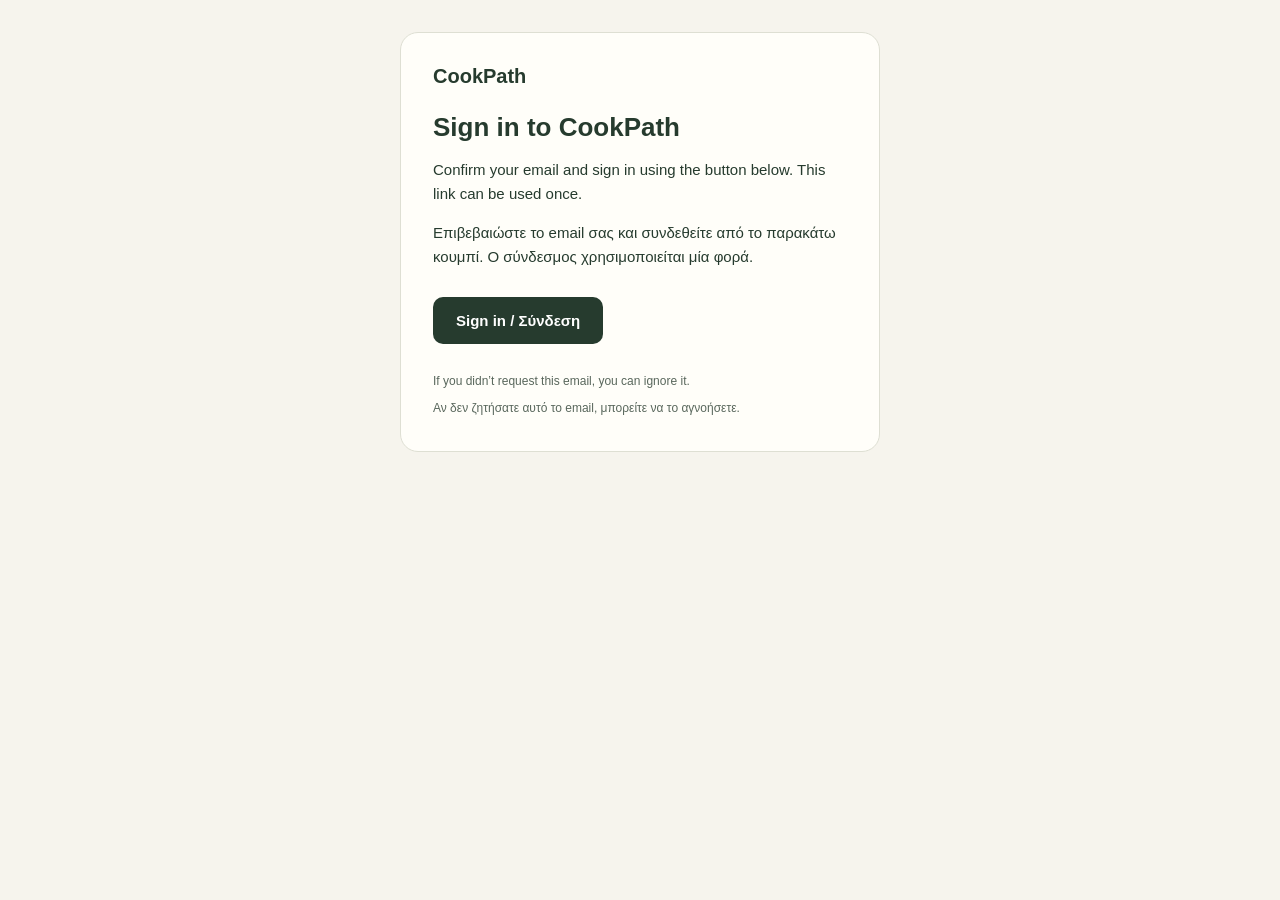
==== supabase/templates/sign-in.html @ 9e08adef "Enable personal accounts with verified sign-in emails and saved progress [skip render]" ====
<!doctype html>
<html lang="en">
<head><meta charset="UTF-8"><meta name="viewport" content="width=device-width, initial-scale=1"><title>Sign in to CookPath</title></head>
<body style="margin:0;padding:32px 16px;background:#f6f4ed;color:#263b2e;font-family:Arial,sans-serif;">
  <table role="presentation" width="100%" cellpadding="0" cellspacing="0"><tr><td align="center">
    <table role="presentation" width="480" cellpadding="0" cellspacing="0" style="max-width:480px;width:100%;background:#fffef9;border:1px solid #dedfd3;border-radius:18px;">
      <tr><td style="padding:32px;">
        <p style="margin:0 0 24px;font-size:20px;font-weight:bold;">CookPath</p>
        <h1 style="margin:0 0 14px;font-size:26px;line-height:1.2;">Sign in to CookPath</h1>
        <p style="font-size:15px;line-height:1.6;">Confirm your email and sign in using the button below. This link can be used once.</p>
        <p lang="el" style="font-size:15px;line-height:1.6;">Επιβεβαιώστε το email σας και συνδεθείτε από το παρακάτω κουμπί. Ο σύνδεσμος χρησιμοποιείται μία φορά.</p>
        <p style="margin:28px 0;"><a href="{{ .ConfirmationURL }}" style="display:inline-block;padding:15px 23px;background:#263b2e;color:#ffffff;text-decoration:none;border-radius:10px;font-size:15px;font-weight:bold;">Sign in / Σύνδεση</a></p>
        <p style="margin:0;color:#59675c;font-size:12px;line-height:1.6;">If you didn’t request this email, you can ignore it.</p>
        <p lang="el" style="margin:8px 0 0;color:#59675c;font-size:12px;line-height:1.6;">Αν δεν ζητήσατε αυτό το email, μπορείτε να το αγνοήσετε.</p>
      </td></tr>
    </table>
  </td></tr></table>
</body>
</html>
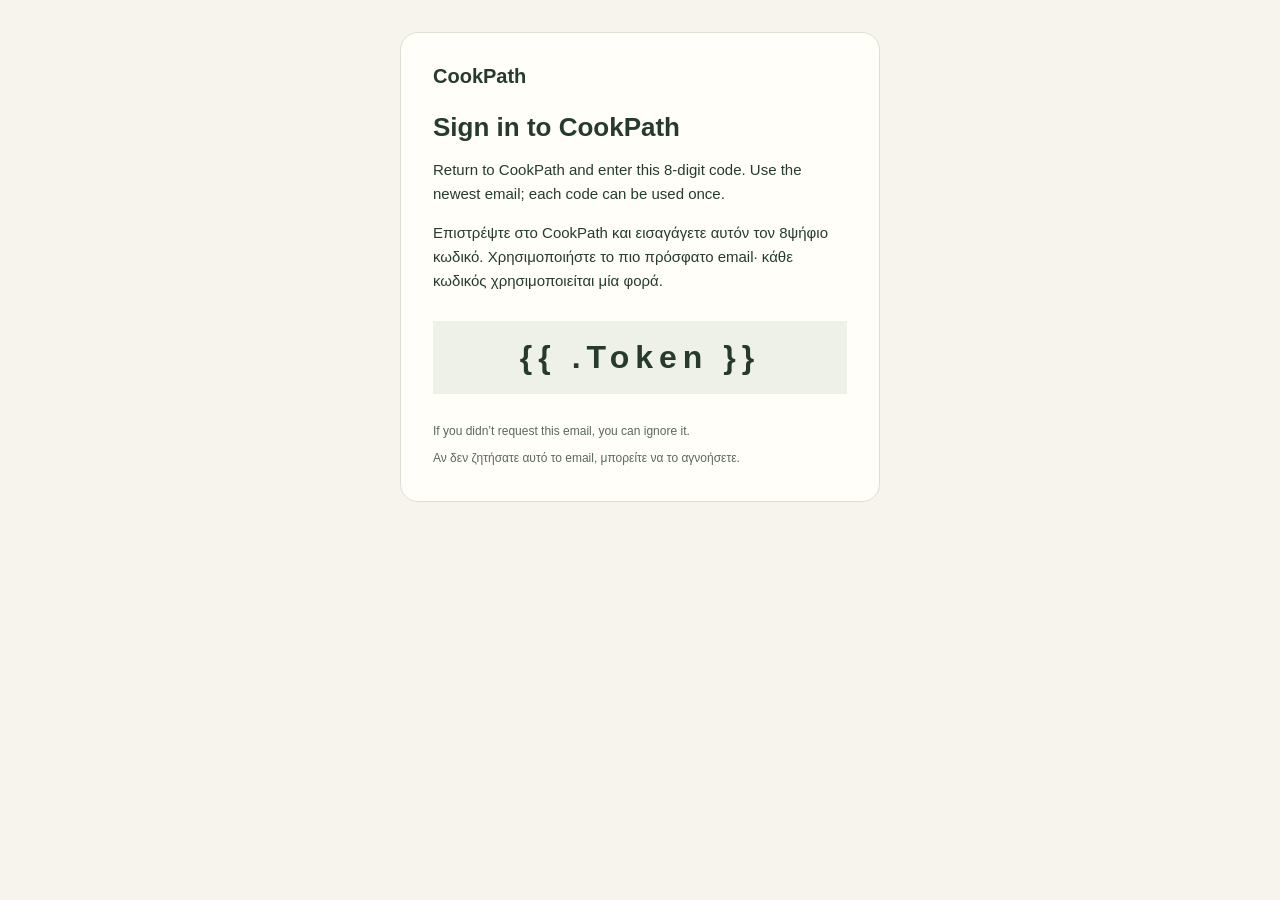
==== commit d02ef3db: "Repair email login with in-app verification codes and expired-link recovery [skip render]" ====
--- a/supabase/templates/sign-in.html
+++ b/supabase/templates/sign-in.html
@@ -7,9 +7,9 @@
       <tr><td style="padding:32px;">
         <p style="margin:0 0 24px;font-size:20px;font-weight:bold;">CookPath</p>
         <h1 style="margin:0 0 14px;font-size:26px;line-height:1.2;">Sign in to CookPath</h1>
-        <p style="font-size:15px;line-height:1.6;">Confirm your email and sign in using the button below. This link can be used once.</p>
-        <p lang="el" style="font-size:15px;line-height:1.6;">Επιβεβαιώστε το email σας και συνδεθείτε από το παρακάτω κουμπί. Ο σύνδεσμος χρησιμοποιείται μία φορά.</p>
-        <p style="margin:28px 0;"><a href="{{ .ConfirmationURL }}" style="display:inline-block;padding:15px 23px;background:#263b2e;color:#ffffff;text-decoration:none;border-radius:10px;font-size:15px;font-weight:bold;">Sign in / Σύνδεση</a></p>
+        <p style="font-size:15px;line-height:1.6;">Return to CookPath and enter this 8-digit code. Use the newest email; each code can be used once.</p>
+        <p lang="el" style="font-size:15px;line-height:1.6;">Επιστρέψτε στο CookPath και εισαγάγετε αυτόν τον 8ψήφιο κωδικό. Χρησιμοποιήστε το πιο πρόσφατο email· κάθε κωδικός χρησιμοποιείται μία φορά.</p>
+        <p style="margin:28px 0;padding:18px;background:#eef1e8;color:#263b2e;font-size:32px;font-weight:bold;letter-spacing:6px;text-align:center;">{{ .Token }}</p>
         <p style="margin:0;color:#59675c;font-size:12px;line-height:1.6;">If you didn’t request this email, you can ignore it.</p>
         <p lang="el" style="margin:8px 0 0;color:#59675c;font-size:12px;line-height:1.6;">Αν δεν ζητήσατε αυτό το email, μπορείτε να το αγνοήσετε.</p>
       </td></tr>
